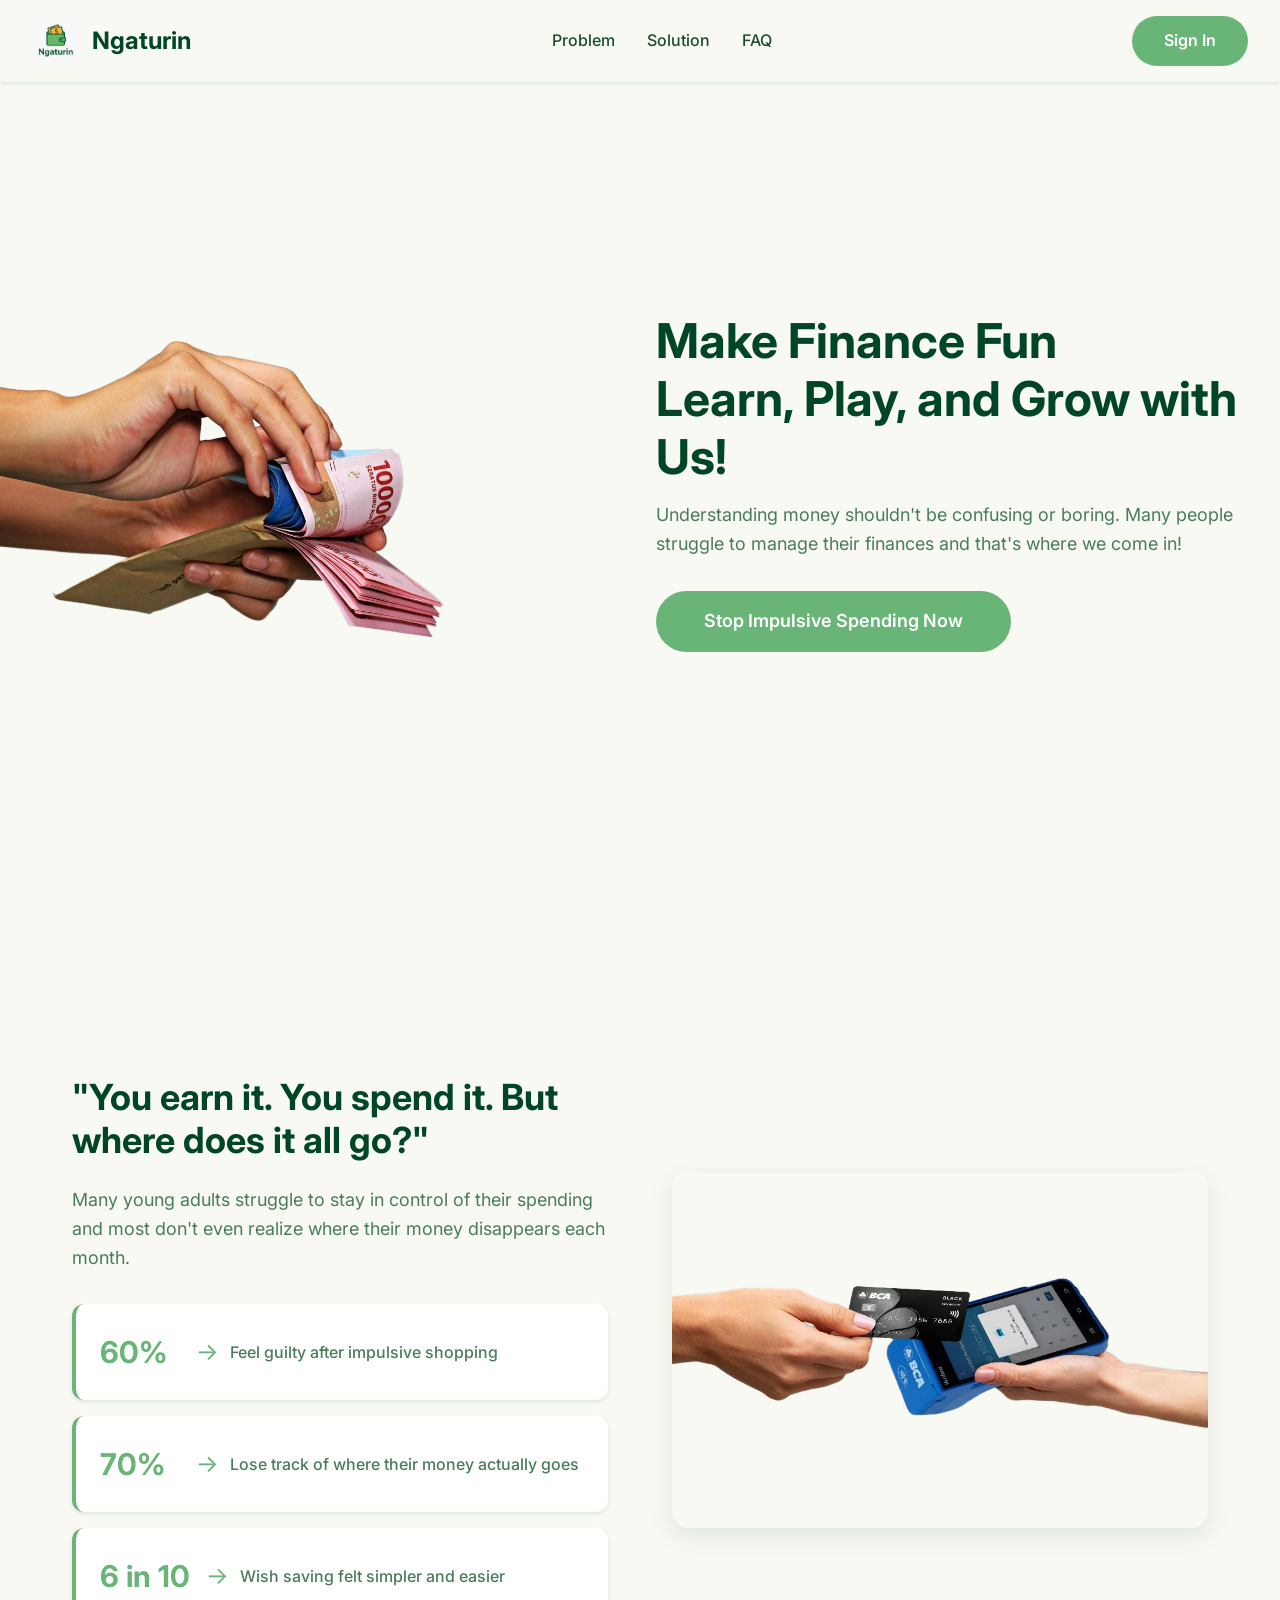
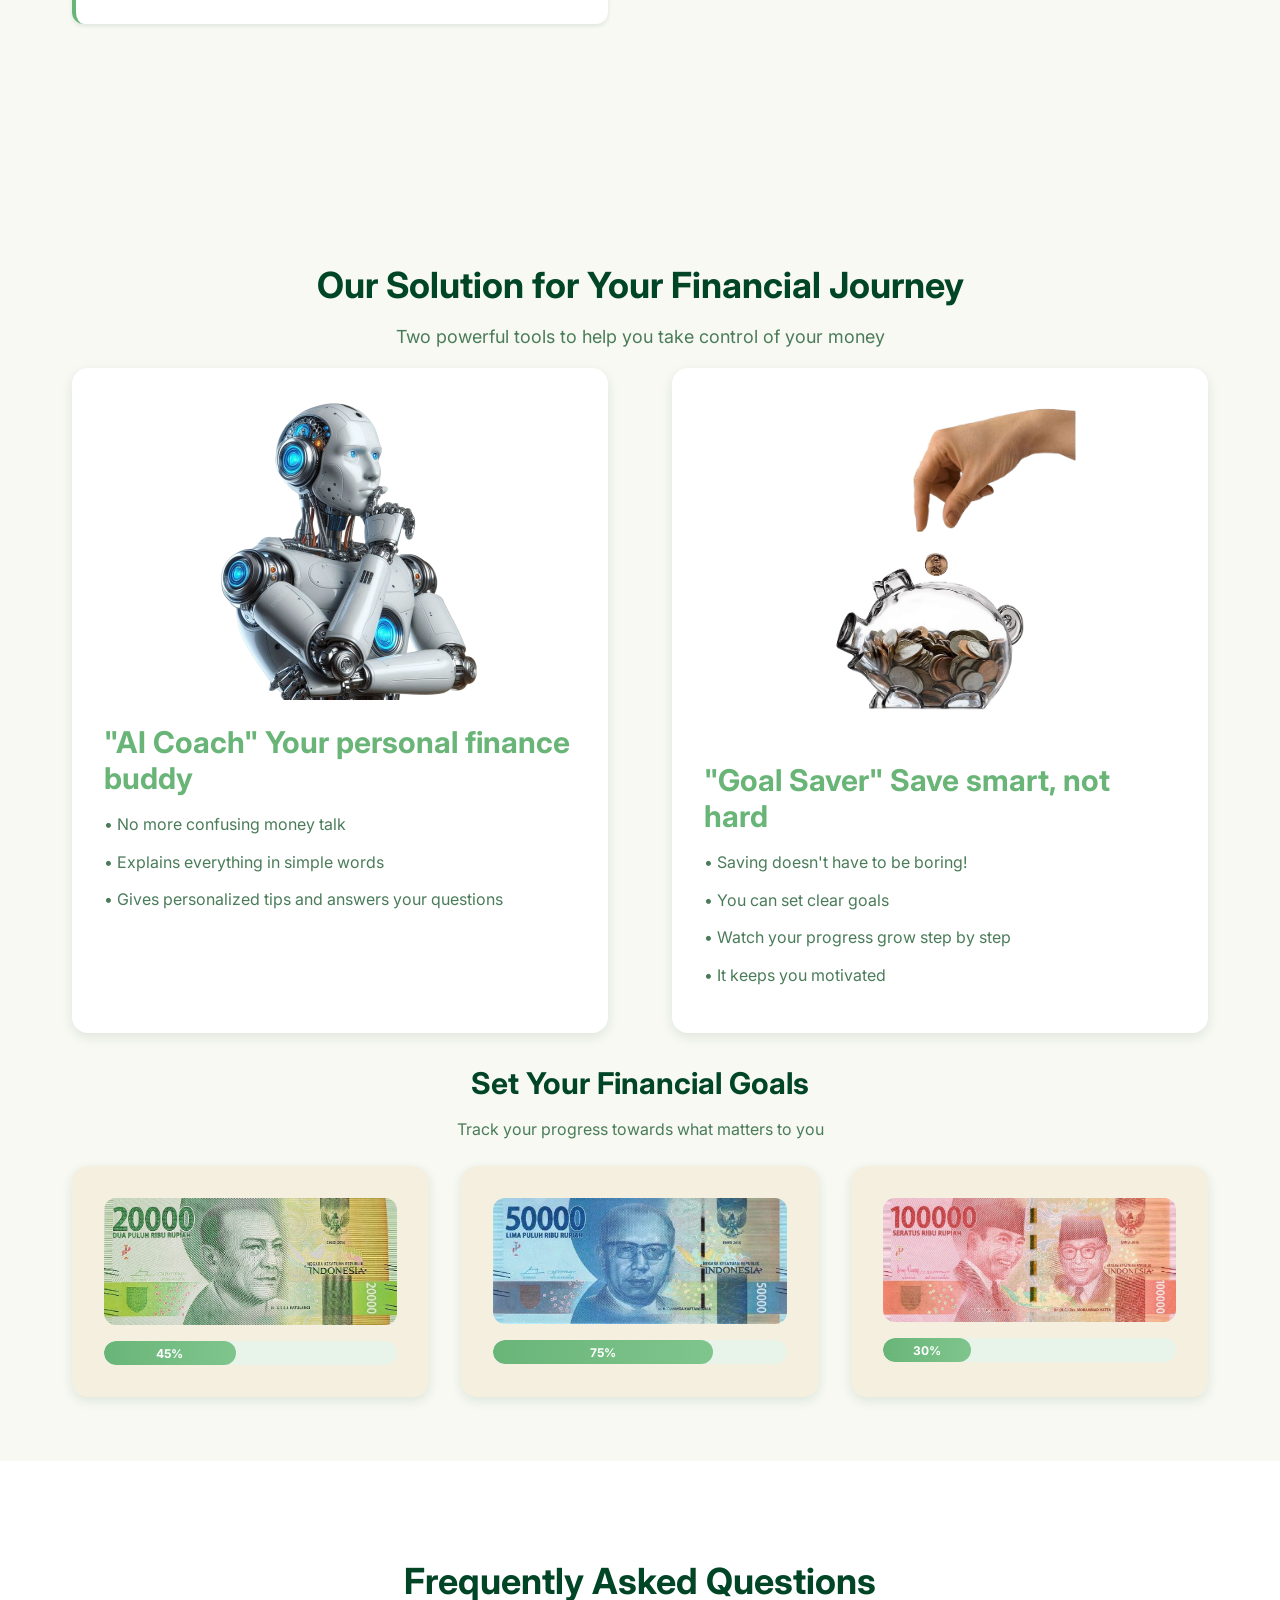
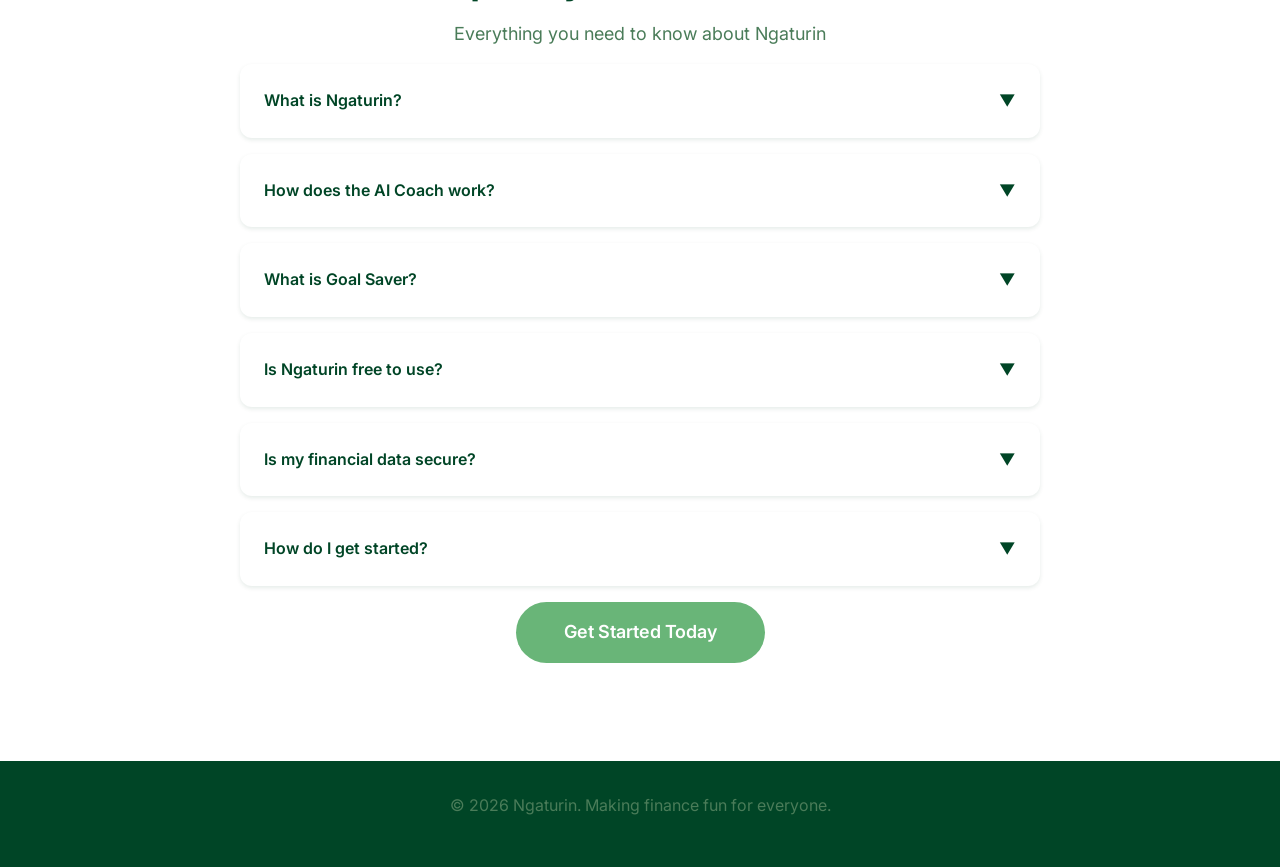
==== frontend/index.html @ b4f4f228 "first commit" ====
<!DOCTYPE html>
<html lang="en">

<head>
    <meta charset="UTF-8">
    <meta name="viewport" content="width=device-width, initial-scale=1.0">
    <meta name="description"
        content="Ngaturin - Make finance fun! Learn, play, and grow with AI-powered financial coaching and smart goal saving.">
    <title>Ngaturin - Make Finance Fun</title>
    <link rel="stylesheet" href="style.css">
    <link rel="preconnect" href="https://fonts.googleapis.com">
    <link rel="preconnect" href="https://fonts.gstatic.com" crossorigin>
    <link
        href="https://fonts.googleapis.com/css2?family=Inter:wght@400;500;600;700&family=Poppins:wght@400;500;600;700&display=swap"
        rel="stylesheet">
</head>

<body>
    <!-- Navigation Bar -->
    <nav class="navbar">
        <div class="navbar__brand">
            <img src="assets/Logo Ngaturin.jpg" alt="Ngaturin Logo" class="navbar__logo">
            <span>Ngaturin</span>
        </div>
        <ul class="navbar__links">
            <li><a href="#problem" class="navbar__link">Problem</a></li>
            <li><a href="#solution" class="navbar__link">Solution</a></li>
            <li><a href="#faq" class="navbar__link">FAQ</a></li>
        </ul>
        <a href="login.html" class="btn btn-primary">Sign In</a>
    </nav>

    <!-- Hero Section -->
    <section id="hero" class="section section-hero" style="padding-left: 0; align-items: stretch;">
        <div class="grid grid-2" style="width: 100%; align-items: center; gap: var(--spacing-xl);">
            <div class="slide-in" style="justify-self: start; display: flex;">
                <img src="assets/Money in Hand (Home) Page.png" alt="Hand holding money"
                    style="max-width: 100%; height: auto; object-fit: cover;">
            </div>
            <div class="fade-in" style="padding-right: var(--spacing-xl); max-width: 650px;">
                <h1 class="mb-md" style="color: var(--color-dark);">Make Finance Fun<br>Learn, Play, and Grow with Us!
                </h1>
                <p class="mb-xl" style="font-size: var(--font-size-lg);">
                    Understanding money shouldn't be confusing or boring. Many people struggle to manage their finances
                    and that's where we come in!
                </p>
                <a href="register.html" class="btn btn-primary btn-large">Stop Impulsive Spending Now</a>
            </div>
        </div>
    </section>

    <!-- Problem Section -->
    <!-- Problem Section -->
    <!-- Problem Section -->
    <!-- Problem Section -->
    <!-- Problem Section -->
    <!-- Problem Section -->
    <section id="problem" class="section">
        <div class="container">
            <div class="grid grid-2" style="align-items: center; gap: var(--spacing-3xl);">
                <div class="slide-up">
                    <h2 class="mb-lg" style="color: var(--color-dark);">"You earn it. You spend it. But where does it
                        all go?"</h2>
                    <p class="mb-xl" style="font-size: var(--font-size-lg);">
                        Many young adults struggle to stay in control of their spending and most don't even realize
                        where their money disappears each month.
                    </p>

                    <div style="display: flex; flex-direction: column; gap: var(--spacing-md);">
                        <div class="stat-item"
                            style="background: white; border-left: 4px solid var(--color-primary); transition: transform 0.3s ease; padding: var(--spacing-lg); border-radius: var(--radius-md); box-shadow: var(--shadow-sm);">
                            <div class="stat-number" style="min-width: 80px;">60%</div>
                            <div style="display: flex; align-items: center; gap: var(--spacing-sm);">
                                <div style="color: var(--color-primary); font-size: 1.5rem; line-height: 1;">&rarr;
                                </div>
                                <div class="stat-text" style="font-weight: 500;">Feel guilty after impulsive shopping
                                </div>
                            </div>
                        </div>

                        <div class="stat-item"
                            style="background: white; border-left: 4px solid var(--color-primary); transition: transform 0.3s ease; padding: var(--spacing-lg); border-radius: var(--radius-md); box-shadow: var(--shadow-sm);">
                            <div class="stat-number" style="min-width: 80px;">70%</div>
                            <div style="display: flex; align-items: center; gap: var(--spacing-sm);">
                                <div style="color: var(--color-primary); font-size: 1.5rem; line-height: 1;">&rarr;
                                </div>
                                <div class="stat-text" style="font-weight: 500;">Lose track of where their money
                                    actually goes</div>
                            </div>
                        </div>

                        <div class="stat-item"
                            style="background: white; border-left: 4px solid var(--color-primary); transition: transform 0.3s ease; padding: var(--spacing-lg); border-radius: var(--radius-md); box-shadow: var(--shadow-sm);">
                            <div class="stat-number" style="min-width: 80px;">6 in 10</div>
                            <div style="display: flex; align-items: center; gap: var(--spacing-sm);">
                                <div style="color: var(--color-primary); font-size: 1.5rem; line-height: 1;">&rarr;
                                </div>
                                <div class="stat-text" style="font-weight: 500;">Wish saving felt simpler and easier
                                </div>
                            </div>
                        </div>
                    </div>
                </div>

                <div class="slide-up">
                    <img src="assets/BCA Card Pay (Problem) Page.png" alt="Person using payment card"
                        style="border-radius: var(--radius-lg); box-shadow: var(--shadow-lg);">
                </div>
            </div>
        </div>
    </section>

    <!-- Solution Section -->
    <section id="solution" class="section">
        <div class="container">
            <div class="text-center mb-2xl">
                <h2 style="color: var(--color-dark);">Our Solution for Your Financial Journey</h2>
                <p style="font-size: var(--font-size-lg); color: var(--color-text-light);">
                    Two powerful tools to help you take control of your money
                </p>
            </div>

            <div class="grid grid-2" style="gap: var(--spacing-3xl);">
                <!-- AI Coach Card -->
                <div class="card card-white slide-up">
                    <div class="flex-center mb-lg">
                        <img src="assets/AI Robot (Solution) Page.png" alt="AI Robot" style="max-width: 300px;">
                    </div>
                    <h3 style="color: var(--color-primary); margin-bottom: var(--spacing-md);">
                        "AI Coach" Your personal finance buddy
                    </h3>
                    <ul style="list-style: none; padding: 0;">
                        <li style="margin-bottom: var(--spacing-sm); color: var(--color-text-light);">
                            • No more confusing money talk
                        </li>
                        <li style="margin-bottom: var(--spacing-sm); color: var(--color-text-light);">
                            • Explains everything in simple words
                        </li>
                        <li style="margin-bottom: var(--spacing-sm); color: var(--color-text-light);">
                            • Gives personalized tips and answers your questions
                        </li>
                    </ul>
                </div>

                <!-- Goal Saver Card -->
                <div class="card card-white slide-up" style="animation-delay: 0.2s;">
                    <div class="flex-center mb-lg">
                        <img src="assets/Piggy Bank (Create Account and Goal Saver) Page.png"
                            alt="Piggy Bank with coins" style="max-width: 300px;">
                    </div>
                    <h3 style="color: var(--color-primary); margin-bottom: var(--spacing-md);">
                        "Goal Saver" Save smart, not hard
                    </h3>
                    <ul style="list-style: none; padding: 0;">
                        <li style="margin-bottom: var(--spacing-sm); color: var(--color-text-light);">
                            • Saving doesn't have to be boring!
                        </li>
                        <li style="margin-bottom: var(--spacing-sm); color: var(--color-text-light);">
                            • You can set clear goals
                        </li>
                        <li style="margin-bottom: var(--spacing-sm); color: var(--color-text-light);">
                            • Watch your progress grow step by step
                        </li>
                        <li style="margin-bottom: var(--spacing-sm); color: var(--color-text-light);">
                            • It keeps you motivated
                        </li>
                    </ul>
                </div>
            </div>

            <!-- Example Goal Cards -->
            <div class="text-center mt-xl mb-lg">
                <h3 style="color: var(--color-dark);">Set Your Financial Goals</h3>
                <p style="color: var(--color-text-light);">Track your progress towards what matters to you</p>
            </div>

            <div class="grid grid-3">
                <div class="card slide-up">
                    <img src="assets/20.000 (Solution) Page.jpg" alt="Rp 20.000 goal"
                        style="border-radius: var(--radius-md); margin-bottom: var(--spacing-md);">
                    <div class="progress-bar">
                        <div class="progress-fill" style="width: 45%;">45%</div>
                    </div>
                </div>

                <div class="card slide-up" style="animation-delay: 0.15s;">
                    <img src="assets/50.000 (Solution) Page.jpg" alt="Rp 50.000 goal"
                        style="border-radius: var(--radius-md); margin-bottom: var(--spacing-md);">
                    <div class="progress-bar">
                        <div class="progress-fill" style="width: 75%;">75%</div>
                    </div>
                </div>

                <div class="card slide-up" style="animation-delay: 0.3s;">
                    <img src="assets/100.000 (Solution) Page .jpg" alt="Rp 100.000 goal"
                        style="border-radius: var(--radius-md); margin-bottom: var(--spacing-md);">
                    <div class="progress-bar">
                        <div class="progress-fill" style="width: 30%;">30%</div>
                    </div>
                </div>
            </div>
        </div>
    </section>

    <!-- FAQ Section -->
    <section id="faq" class="section" style="background-color: var(--color-bg-alt);">
        <div class="container">
            <div class="text-center mb-2xl">
                <h2 style="color: var(--color-dark);">Frequently Asked Questions</h2>
                <p style="font-size: var(--font-size-lg); color: var(--color-text-light);">
                    Everything you need to know about Ngaturin
                </p>
            </div>

            <div style="max-width: 800px; margin: 0 auto;">
                <div class="faq-item">
                    <div class="faq-question">
                        <span>What is Ngaturin?</span>
                        <span class="faq-icon">▼</span>
                    </div>
                    <div class="faq-answer">
                        Ngaturin is a financial management platform designed to make personal finance fun and accessible
                        for young adults. We combine AI-powered coaching with goal-oriented savings tracking to help you
                        take control of your money.
                    </div>
                </div>

                <div class="faq-item">
                    <div class="faq-question">
                        <span>How does the AI Coach work?</span>
                        <span class="faq-icon">▼</span>
                    </div>
                    <div class="faq-answer">
                        Our AI Coach is your personal finance buddy! Ask questions about budgeting, saving, or managing
                        money, and get instant, easy-to-understand answers. It's like having a financial advisor
                        available 24/7.
                    </div>
                </div>

                <div class="faq-item">
                    <div class="faq-question">
                        <span>What is Goal Saver?</span>
                        <span class="faq-icon">▼</span>
                    </div>
                    <div class="faq-answer">
                        Goal Saver helps you set specific financial goals (like buying a new phone or saving for a trip)
                        and shows you exactly how much you need to save daily or monthly. You can track your progress
                        and stay motivated as you watch your savings grow!
                    </div>
                </div>

                <div class="faq-item">
                    <div class="faq-question">
                        <span>Is Ngaturin free to use?</span>
                        <span class="faq-icon">▼</span>
                    </div>
                    <div class="faq-answer">
                        Yes! Ngaturin offers a free tier with access to core features including the AI Coach and Goal
                        Saver. Premium features may be added in the future.
                    </div>
                </div>

                <div class="faq-item">
                    <div class="faq-question">
                        <span>Is my financial data secure?</span>
                        <span class="faq-icon">▼</span>
                    </div>
                    <div class="faq-answer">
                        Absolutely! We take security seriously. All your data is encrypted and stored securely. We never
                        share your personal information with third parties without your consent.
                    </div>
                </div>

                <div class="faq-item">
                    <div class="faq-question">
                        <span>How do I get started?</span>
                        <span class="faq-icon">▼</span>
                    </div>
                    <div class="faq-answer">
                        Simply click the "Sign In" button to create your free account. Once registered, you'll be able
                        to access both the AI Coach and Goal Saver features immediately!
                    </div>
                </div>
            </div>

            <div class="text-center mt-2xl">
                <a href="register.html" class="btn btn-primary btn-large">Get Started Today</a>
            </div>
        </div>
    </section>

    <!-- Footer -->
    <footer style="background-color: var(--color-dark); color: white; padding: var(--spacing-xl); text-align: center;">
        <p>&copy; 2026 Ngaturin. Making finance fun for everyone.</p>
    </footer>

    <script src="script.js"></script>
</body>

</html>
---- frontend/style.css ----
/* ========================================
   Ngaturin - Global Stylesheet
   Clean, modern financial management UI
   ======================================== */

/* ========== CSS Variables (Design Tokens) ========== */
:root {
  /* Colors */
  --color-primary: #69B578;
  --color-primary-dark: #5A9D66;
  --color-primary-light: #7FC58D;
  --color-dark: #004526;
  --color-text: #1A4D2E;
  --color-text-light: #4A7C59;
  --color-bg: #F7F9F2;
  --color-bg-alt: #FFFFFF;
  --color-card: #F5EFE0;
  --color-input-bg: #FDFCF8;
  --color-border: #D4E8D4;
  --color-shadow: rgba(0, 69, 38, 0.1);
  --color-overlay: rgba(0, 0, 0, 0.4);
  
  /* Typography */
  --font-primary: 'Inter', 'Poppins', -apple-system, BlinkMacSystemFont, 'Segoe UI', sans-serif;
  --font-size-xs: 0.75rem;    /* 12px */
  --font-size-sm: 0.875rem;   /* 14px */
  --font-size-base: 1rem;     /* 16px */
  --font-size-lg: 1.125rem;   /* 18px */
  --font-size-xl: 1.25rem;    /* 20px */
  --font-size-2xl: 1.5rem;    /* 24px */
  --font-size-3xl: 1.875rem;  /* 30px */
  --font-size-4xl: 2.25rem;   /* 36px */
  --font-size-5xl: 3rem;      /* 48px */
  
  /* Spacing */
  --spacing-xs: 0.5rem;    /* 8px */
  --spacing-sm: 0.75rem;   /* 12px */
  --spacing-md: 1rem;      /* 16px */
  --spacing-lg: 1.5rem;    /* 24px */
  --spacing-xl: 2rem;      /* 32px */
  --spacing-2xl: 3rem;     /* 48px */
  --spacing-3xl: 4rem;     /* 64px */
  
  /* Border Radius */
  --radius-sm: 8px;
  --radius-md: 12px;
  --radius-lg: 16px;
  --radius-xl: 24px;
  --radius-full: 9999px;
  
  /* Shadows */
  --shadow-sm: 0 2px 4px var(--color-shadow);
  --shadow-md: 0 4px 12px var(--color-shadow);
  --shadow-lg: 0 8px 24px var(--color-shadow);
  --shadow-xl: 0 12px 32px var(--color-shadow);
  
  /* Transitions */
  --transition-fast: 150ms ease;
  --transition-base: 250ms ease;
  --transition-slow: 400ms ease;
}

/* ========== Reset & Base Styles ========== */
* {
  margin: 0;
  padding: 0;
  box-sizing: border-box;
}

html {
  scroll-behavior: smooth;
  font-size: 16px;
}

body {
  font-family: var(--font-primary);
  background-color: var(--color-bg);
  color: var(--color-text);
  line-height: 1.6;
  overflow-x: hidden;
}

img {
  max-width: 100%;
  height: auto;
  display: block;
}

a {
  text-decoration: none;
  color: inherit;
  transition: color var(--transition-base);
}

a:hover {
  color: var(--color-primary);
}

/* ========== Typography ========== */
h1, h2, h3, h4, h5, h6 {
  color: var(--color-dark);
  font-weight: 700;
  line-height: 1.2;
  margin-bottom: var(--spacing-md);
}

h1 { font-size: var(--font-size-5xl); }
h2 { font-size: var(--font-size-4xl); }
h3 { font-size: var(--font-size-3xl); }
h4 { font-size: var(--font-size-2xl); }
h5 { font-size: var(--font-size-xl); }
h6 { font-size: var(--font-size-lg); }

p {
  margin-bottom: var(--spacing-md);
  color: var(--color-text-light);
}

/* ========== Navigation Bar ========== */
.navbar {
  position: fixed;
  top: 0;
  left: 0;
  right: 0;
  background: rgba(247, 249, 242, 0.95);
  backdrop-filter: blur(10px);
  padding: var(--spacing-md) var(--spacing-xl);
  display: flex;
  align-items: center;
  justify-content: space-between;
  box-shadow: var(--shadow-sm);
  z-index: 1000;
}

.navbar__brand {
  display: flex;
  align-items: center;
  gap: var(--spacing-sm);
  font-size: var(--font-size-2xl);
  font-weight: 700;
  color: var(--color-dark);
}

.navbar__logo {
  width: 48px;
  height: 48px;
  object-fit: contain;
}

.navbar__links {
  display: flex;
  gap: var(--spacing-xl);
  list-style: none;
}

.navbar__link {
  font-weight: 500;
  color: var(--color-text);
  transition: color var(--transition-base);
  cursor: pointer;
}

.navbar__link:hover,
.navbar__link.active {
  color: var(--color-primary);
}

/* ========== Buttons ========== */
.btn {
  display: inline-block;
  padding: var(--spacing-sm) var(--spacing-xl);
  font-size: var(--font-size-base);
  font-weight: 600;
  text-align: center;
  border: none;
  border-radius: var(--radius-full);
  cursor: pointer;
  transition: all var(--transition-base);
  text-decoration: none;
}

.btn-primary {
  background-color: var(--color-primary);
  color: white;
}

.btn-primary:hover {
  background-color: var(--color-primary-dark);
  color: white;
  transform: translateY(-2px);
  box-shadow: var(--shadow-md);
}

.btn-secondary {
  background-color: transparent;
  color: var(--color-primary);
  border: 2px solid var(--color-primary);
}

.btn-secondary:hover {
  background-color: var(--color-primary);
  color: white;
}

.btn-large {
  padding: var(--spacing-md) var(--spacing-2xl);
  font-size: var(--font-size-lg);
}
.btn-small {
  padding: 6px 14px;
  font-size: var(--font-size-sm);
}

/* ========== Cards ========== */
.card {
  background: var(--color-card);
  border-radius: var(--radius-lg);
  padding: var(--spacing-xl);
  box-shadow: var(--shadow-md);
  transition: transform var(--transition-base), box-shadow var(--transition-base);
}

.card:hover {
  transform: translateY(-4px);
  box-shadow: var(--shadow-lg);
}

.card-white {
  background: var(--color-bg-alt);
}

/* ========== Form Elements ========== */
.form-group {
  margin-bottom: var(--spacing-lg);
}

.form-label {
  display: block;
  margin-bottom: var(--spacing-xs);
  font-weight: 600;
  color: var(--color-dark);
  font-size: var(--font-size-sm);
}

.form-input {
  width: 100%;
  padding: var(--spacing-sm) var(--spacing-md);
  font-size: var(--font-size-base);
  font-family: var(--font-primary);
  background-color: var(--color-input-bg);
  border: 2px solid var(--color-border);
  border-radius: var(--radius-md);
  transition: all var(--transition-base);
}

.form-input:focus {
  outline: none;
  border-color: var(--color-primary);
  box-shadow: 0 0 0 3px rgba(105, 181, 120, 0.1);
}

.form-input::placeholder {
  color: #A0B8A0;
}

.form-checkbox {
  display: flex;
  align-items: center;
  gap: var(--spacing-xs);
  font-size: var(--font-size-sm);
}

/* ========== Container & Layout ========== */
.container {
  max-width: 1200px;
  margin: 0 auto;
  padding: 0 var(--spacing-xl);
}

.section {
  padding: var(--spacing-3xl) 0;
  min-height: 100vh;
  display: flex;
  align-items: center;
  justify-content: center;
}

.section-hero {
  padding-top: calc(80px + var(--spacing-2xl));
}

.grid {
  display: grid;
  gap: var(--spacing-xl);
}

.grid-2 {
  grid-template-columns: repeat(2, 1fr);
}

.grid-3 {
  grid-template-columns: repeat(3, 1fr);
}

.flex {
  display: flex;
  gap: var(--spacing-md);
}

.flex-center {
  display: flex;
  align-items: center;
  justify-content: center;
}

.flex-between {
  display: flex;
  align-items: center;
  justify-content: space-between;
}

/* ========== Chat Interface ========== */
.chat-container {
  display: flex;
  flex-direction: column;
  height: 600px;
  background: var(--color-bg-alt);
  border-radius: var(--radius-lg);
  overflow: hidden;
  box-shadow: var(--shadow-md);
}

.chat-messages {
  flex: 1;
  padding: var(--spacing-lg);
  overflow-y: auto;
  display: flex;
  flex-direction: column;
  gap: var(--spacing-md);
}

.chat-message {
  display: flex;
  gap: var(--spacing-sm);
  animation: slideIn 0.3s ease;
}

.chat-message.user {
  flex-direction: row-reverse;
}

.chat-bubble {
  max-width: 70%;
  padding: var(--spacing-md);
  border-radius: var(--radius-md);
  word-wrap: break-word;
}

.chat-bubble.bot {
  background-color: #E8F4EA;
  color: var(--color-text);
}

.chat-bubble.user {
  background-color: var(--color-primary);
  color: white;
}

.chat-input-container {
  padding: var(--spacing-md);
  border-top: 2px solid var(--color-border);
  display: flex;
  gap: var(--spacing-sm);
}

.chat-input {
  flex: 1;
}

/* ========== Progress Bar ========== */
.progress-bar {
  width: 100%;
  height: 24px;
  background-color: #E8F4EA;
  border-radius: var(--radius-full);
  overflow: hidden;
  position: relative;
}

.progress-fill {
  height: 100%;
  background: linear-gradient(90deg, var(--color-primary) 0%, var(--color-primary-light) 100%);
  border-radius: var(--radius-full);
  transition: width 0.8s ease;
  display: flex;
  align-items: center;
  justify-content: center;
  color: white;
  font-size: var(--font-size-xs);
  font-weight: 700;
  padding: 0 6px;
}

/* ========== FAQ Accordion ========== */
.faq-item {
  background: var(--color-bg-alt);
  border-radius: var(--radius-md);
  margin-bottom: var(--spacing-md);
  overflow: hidden;
  box-shadow: var(--shadow-sm);
}

.faq-question {
  padding: var(--spacing-lg);
  cursor: pointer;
  display: flex;
  justify-content: space-between;
  align-items: center;
  font-weight: 600;
  color: var(--color-dark);
  transition: background-color var(--transition-base);
}

.faq-question:hover {
  background-color: #F0F7F1;
}

.faq-answer {
  max-height: 0;
  padding: 0 var(--spacing-lg);
  overflow: hidden;
  transition: max-height var(--transition-slow), padding var(--transition-slow);
  color: var(--color-text-light);
}

.faq-item.active .faq-answer {
  max-height: 500px;
  padding: 0 var(--spacing-lg) var(--spacing-lg);
}

.faq-icon {
  transition: transform var(--transition-base);
}

.faq-item.active .faq-icon {
  transform: rotate(180deg);
}

/* ========== Back Button ========== */
.back-btn {
  position: fixed;
  top: 100px;
  left: var(--spacing-xl);
  width: 48px;
  height: 48px;
  background-color: var(--color-primary);
  border-radius: 50%;
  display: flex;
  align-items: center;
  justify-content: center;
  cursor: pointer;
  box-shadow: var(--shadow-md);
  transition: all var(--transition-base);
  z-index: 999;
}

.back-btn:hover {
  background-color: var(--color-primary-dark);
  transform: translateX(-4px);
}

.back-btn svg {
  fill: white;
  width: 24px;
  height: 24px;
}

/* ========== Statistics Display ========== */
.stat-item {
  display: flex;
  align-items: center;
  gap: var(--spacing-md);
  padding: var(--spacing-lg);
  background: var(--color-bg-alt);
  border-radius: var(--radius-md);
  box-shadow: var(--shadow-sm);
}

.stat-number {
  font-size: var(--font-size-3xl);
  font-weight: 700;
  color: var(--color-primary);
}

.stat-text {
  color: var(--color-text-light);
  font-size: var(--font-size-base);
}

/* ========== Animations ========== */
@keyframes fadeIn {
  from {
    opacity: 0;
  }
  to {
    opacity: 1;
  }
}

@keyframes slideIn {
  from {
    opacity: 0;
    transform: translateY(20px);
  }
  to {
    opacity: 1;
    transform: translateY(0);
  }
}

@keyframes slideUp {
  from {
    opacity: 0;
    transform: translateY(40px);
  }
  to {
    opacity: 1;
    transform: translateY(0);
  }
}

@keyframes bounce {
  0%, 100% {
    transform: translateY(0);
  }
  50% {
    transform: translateY(-10px);
  }
}

.fade-in {
  animation: fadeIn var(--transition-slow);
}

.slide-in {
  animation: slideIn var(--transition-slow);
}

.slide-up {
  animation: slideUp 0.6s ease;
}

/* ========== Modal (Add Savings) ========== */

.modal {
  position: fixed;
  top: 0;
  left: 0;
  width: 100%;
  height: 100%;

  background: var(--color-overlay);

  display: none;
  align-items: center;
  justify-content: center;

  z-index: 2000;
}

.modal-card {
  background: white;
  padding: var(--spacing-xl);
  border-radius: var(--radius-lg);
  width: 320px;
  text-align: center;
  box-shadow: var(--shadow-xl);

  animation: slideUp 0.3s ease;
}

.modal-card h3 {
  margin-bottom: var(--spacing-sm);
}

.modal-card input {
  margin-top: var(--spacing-sm);
}

.modal-actions {
  margin-top: var(--spacing-lg);
  display: flex;
  gap: var(--spacing-sm);
  justify-content: center;
}

/* ========== Responsive Design ========== */
@media (max-width: 768px) {
  :root {
    --font-size-5xl: 2rem;
    --font-size-4xl: 1.75rem;
    --font-size-3xl: 1.5rem;
  }
  
  .navbar {
    padding: var(--spacing-sm) var(--spacing-md);
  }
  
  .navbar__links {
    display: none; /* Mobile menu would need JS implementation */
  }
  
  .grid-2,
  .grid-3 {
    grid-template-columns: 1fr;
  }
  
  .section {
    min-height: auto;
    padding: var(--spacing-2xl) 0;
  }
  
  .chat-bubble {
    max-width: 85%;
  }
  
  .back-btn {
    left: var(--spacing-md);
  }
}

@media (max-width: 480px) {
  .container {
    padding: 0 var(--spacing-md);
  }
  
  .btn-large {
    padding: var(--spacing-sm) var(--spacing-lg);
    font-size: var(--font-size-base);
  }
}

/* ========== Utility Classes ========== */
.text-center { text-align: center; }
.text-right { text-align: right; }
.text-left { text-align: left; }

.mb-sm { margin-bottom: var(--spacing-sm); }
.mb-md { margin-bottom: var(--spacing-md); }
.mb-lg { margin-bottom: var(--spacing-lg); }
.mb-xl { margin-bottom: var(--spacing-xl); }

.mt-sm { margin-top: var(--spacing-sm); }
.mt-md { margin-top: var(--spacing-md); }
.mt-lg { margin-top: var(--spacing-lg); }
.mt-xl { margin-top: var(--spacing-xl); }

.w-full { width: 100%; }
.h-full { height: 100%; }

.hidden { display: none; }
.visible { display: block; }

.goal-item {
  background: var(--color-bg-alt);
  border-radius: var(--radius-lg);
  padding: var(--spacing-lg);
  box-shadow: var(--shadow-sm);
  display: grid;
  grid-template-columns: 1fr auto;
  gap: var(--spacing-md);
  align-items: center;

  transition: transform var(--transition-fast), box-shadow var(--transition-fast);
}

.goal-item:hover{
  transform: translateY(-2px);
  box-shadow: var(--shadow-md);
}

/*GOAL ACTION BUTTONS======================================== */

.goal-actions{
  display:flex;
  flex-direction:column;
  gap:8px;
  align-items:flex-end;
}

.goal-actions .btn{
  width:120px;
}

/*SAVINGS HISTORY======================================== */

.savings-history{
  margin-top:12px;
}

.savings-history h5{
  margin-bottom:4px;
}

.saving-item{
    display:flex;
    justify-content:space-between;
    padding:4px 0;
    font-size:14px;
    margin-top:4px;
    color:#2e7d32;
}

.saving-item:hover{
  background:#f1f7f2;
  border-radius:6px;
}

.saving-date{
    font-size:12px;
    color:#6b7280;
    margin-left:10px;
}

/* History Section */

.history-title{
  font-size:13px;
  margin-top:8px;
  margin-bottom:2px;
  color:#6b7280;
}

.saving-item{
  display:flex;
  justify-content:space-between;
  padding:4px 0;
  font-size:14px;
  color:#2e7d32;
}

.saving-item:hover{
  background:#f1f7f2;
  border-radius:6px;
}

.saving-date{
  font-size:12px;
  color:#6b7280;
}

.goal-complete{
  margin-top:6px;
  padding:6px 10px;
  background:#e6f7ec;
  color:#1b7f3b;
  font-weight:600;
  font-size:13px;
  border-radius:8px;
  display:inline-block;

  animation:bounce 1s ease;
}

.dashboard-summary{
  display:grid;
  grid-template-columns:repeat(3,1fr);
  gap:12px;
  margin-bottom:20px;
}

.summary-card{
  background:white;
  border-radius:12px;
  padding:14px;
  text-align:center;
  box-shadow:var(--shadow-sm);
}

.summary-number{
  font-size:20px;
  font-weight:700;
  color:var(--color-primary);
}

.summary-label{
  font-size:12px;
  color:#6b7280;
}

.input-error{
    color:#e53935;
    font-size:13px;
    margin-top:6px;
    min-height:18px;
}
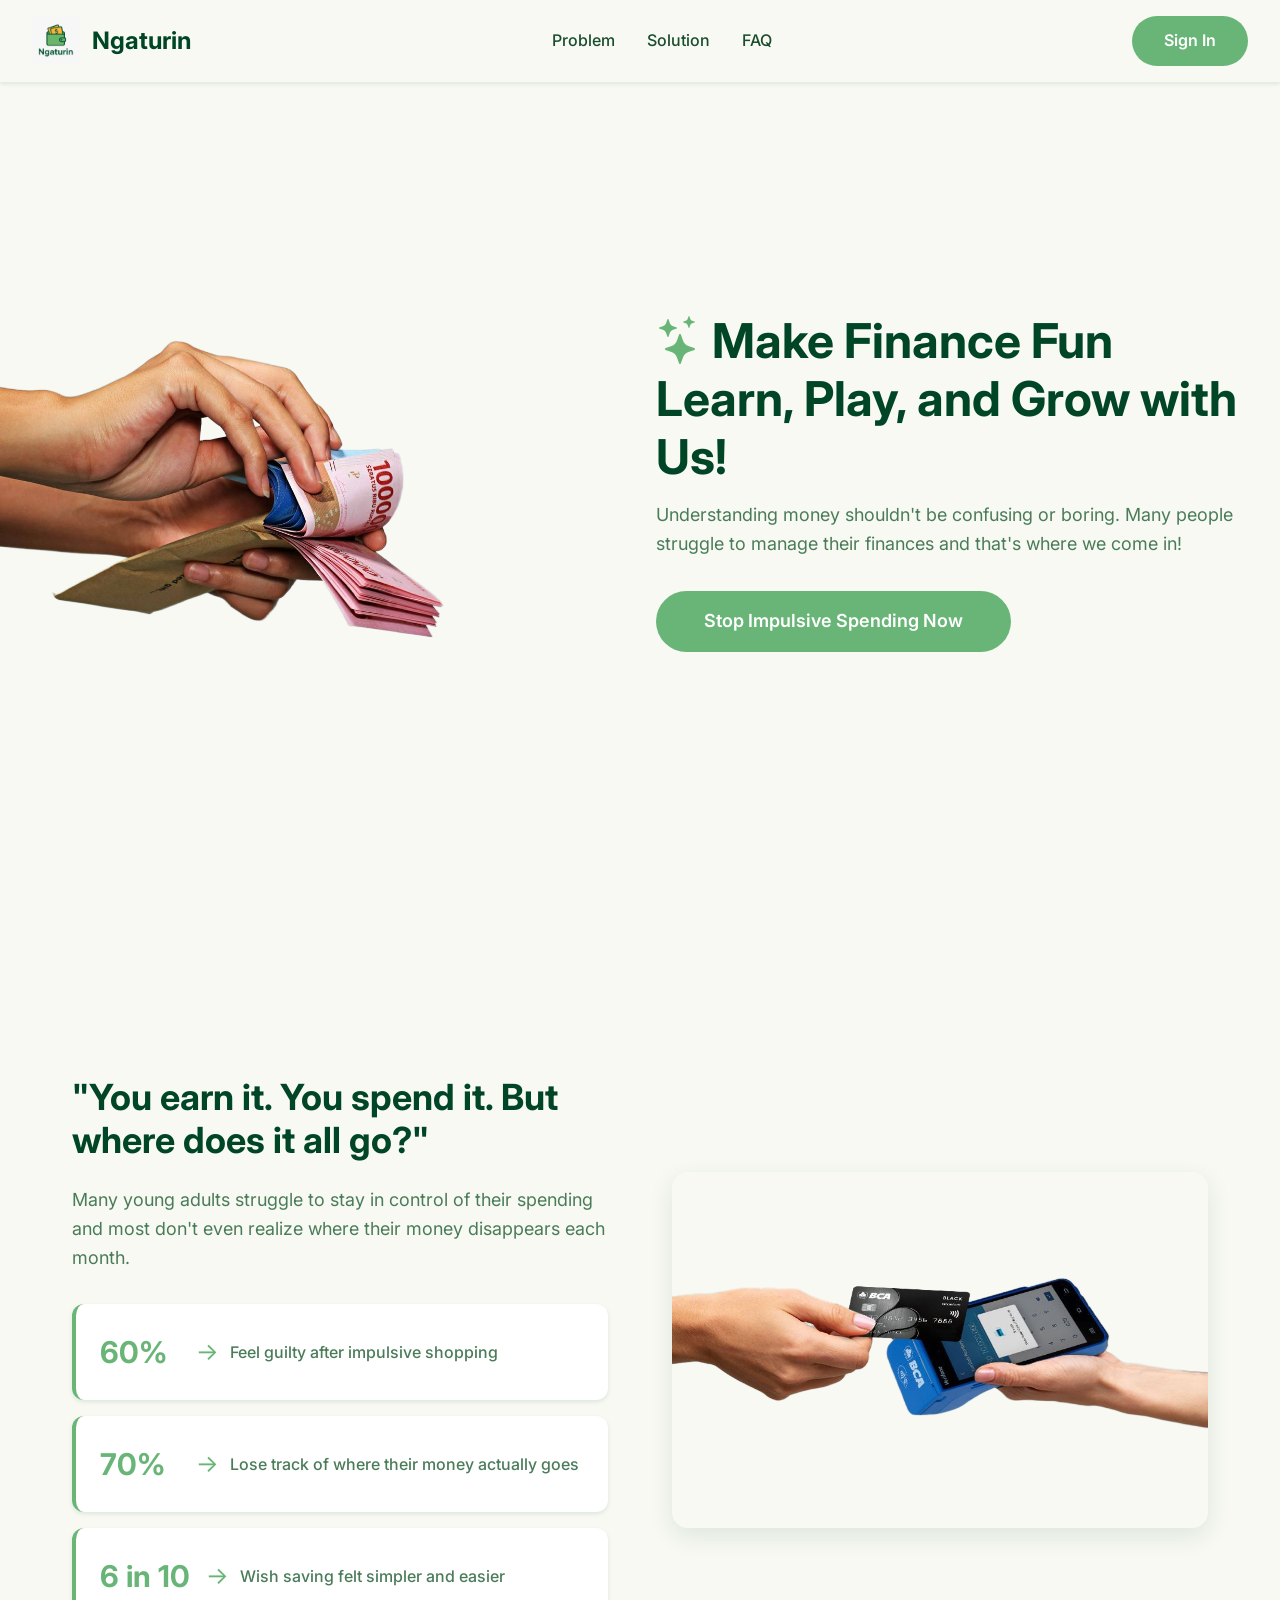
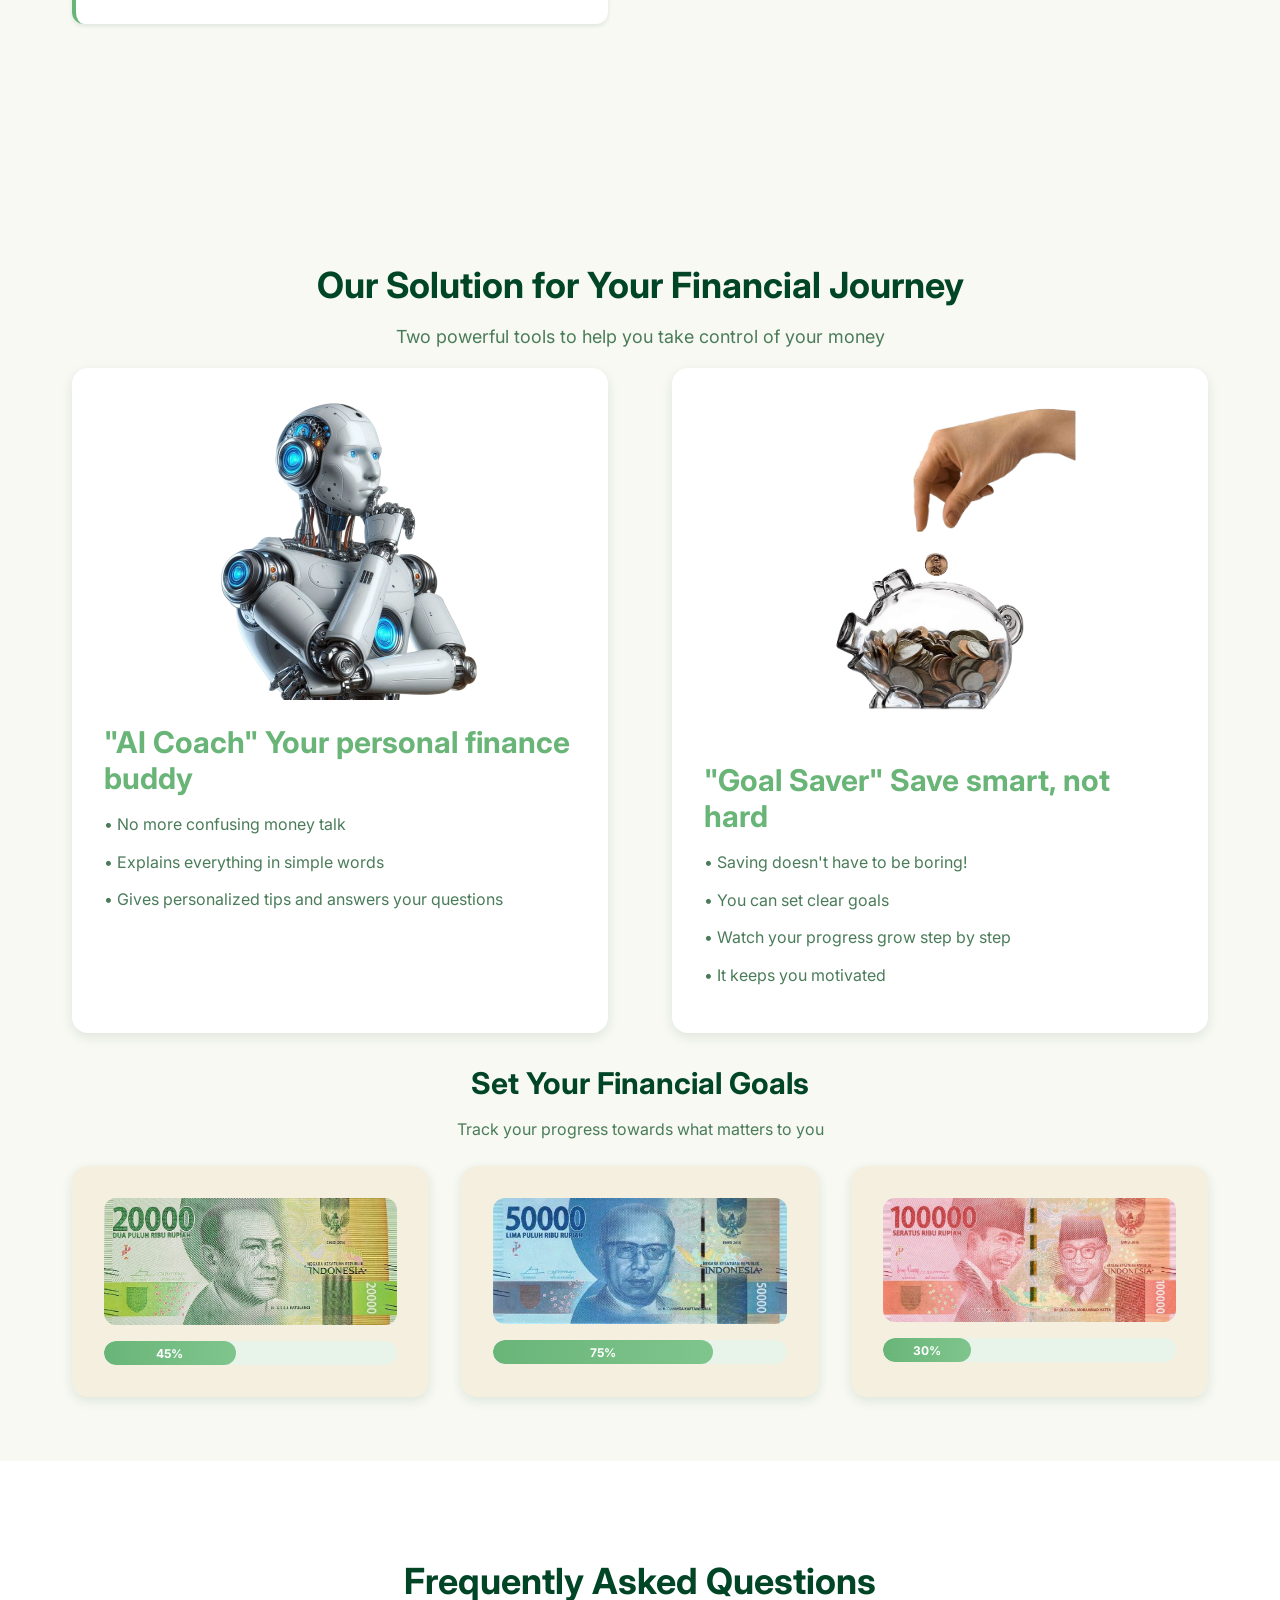
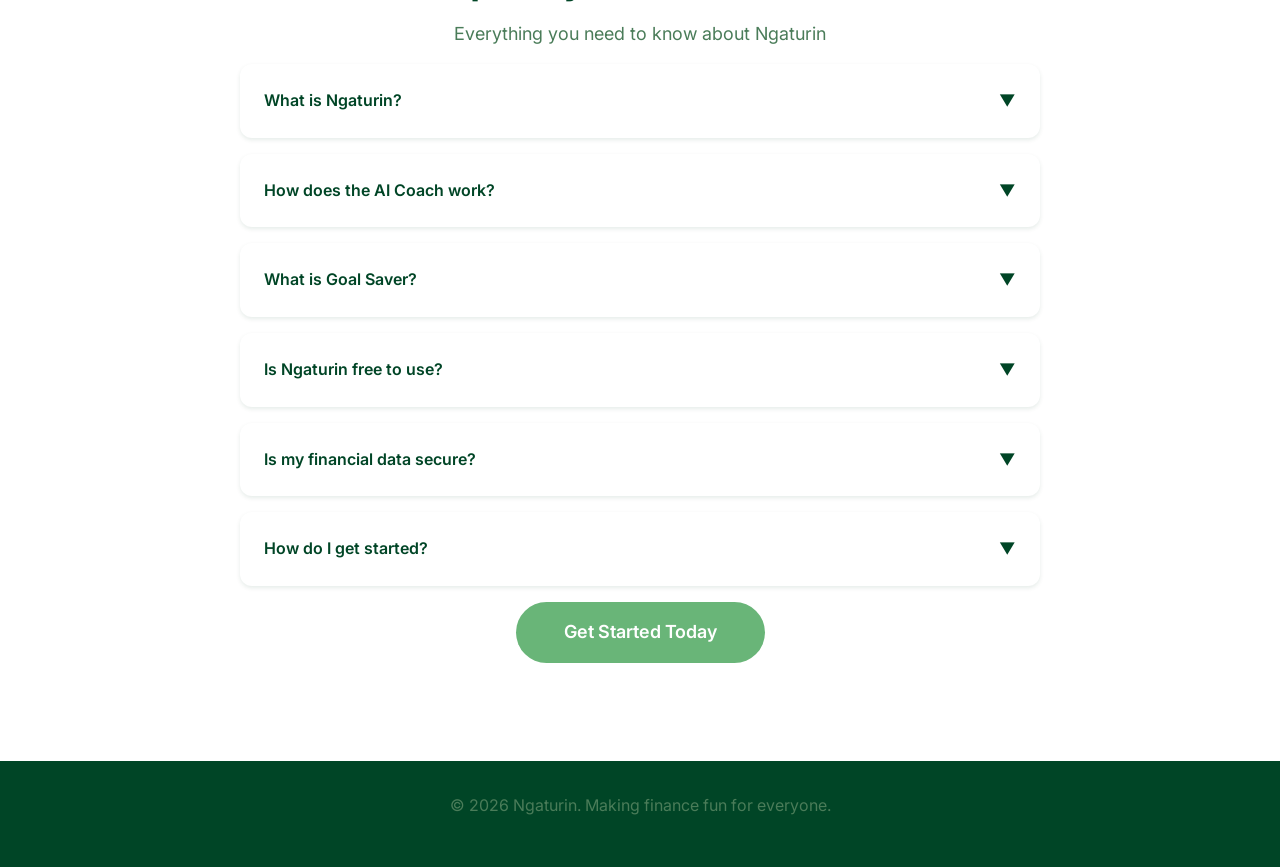
==== commit c1a4bff6: "style: enhance UI icons and selection card layout" ====
--- a/frontend/index.html
+++ b/frontend/index.html
@@ -13,6 +13,7 @@
     <link
         href="https://fonts.googleapis.com/css2?family=Inter:wght@400;500;600;700&family=Poppins:wght@400;500;600;700&display=swap"
         rel="stylesheet">
+    <link rel="stylesheet" href="https://cdn.jsdelivr.net/npm/bootstrap-icons@1.11.3/font/bootstrap-icons.min.css">
 </head>
 
 <body>
@@ -38,7 +39,7 @@
                     style="max-width: 100%; height: auto; object-fit: cover;">
             </div>
             <div class="fade-in" style="padding-right: var(--spacing-xl); max-width: 650px;">
-                <h1 class="mb-md" style="color: var(--color-dark);">Make Finance Fun<br>Learn, Play, and Grow with Us!
+                <h1 class="mb-md" style="color: var(--color-dark);"><i class="bi bi-stars" style="color: var(--color-primary); margin-right: 8px;"></i>Make Finance Fun<br>Learn, Play, and Grow with Us!
                 </h1>
                 <p class="mb-xl" style="font-size: var(--font-size-lg);">
                     Understanding money shouldn't be confusing or boring. Many people struggle to manage their finances
